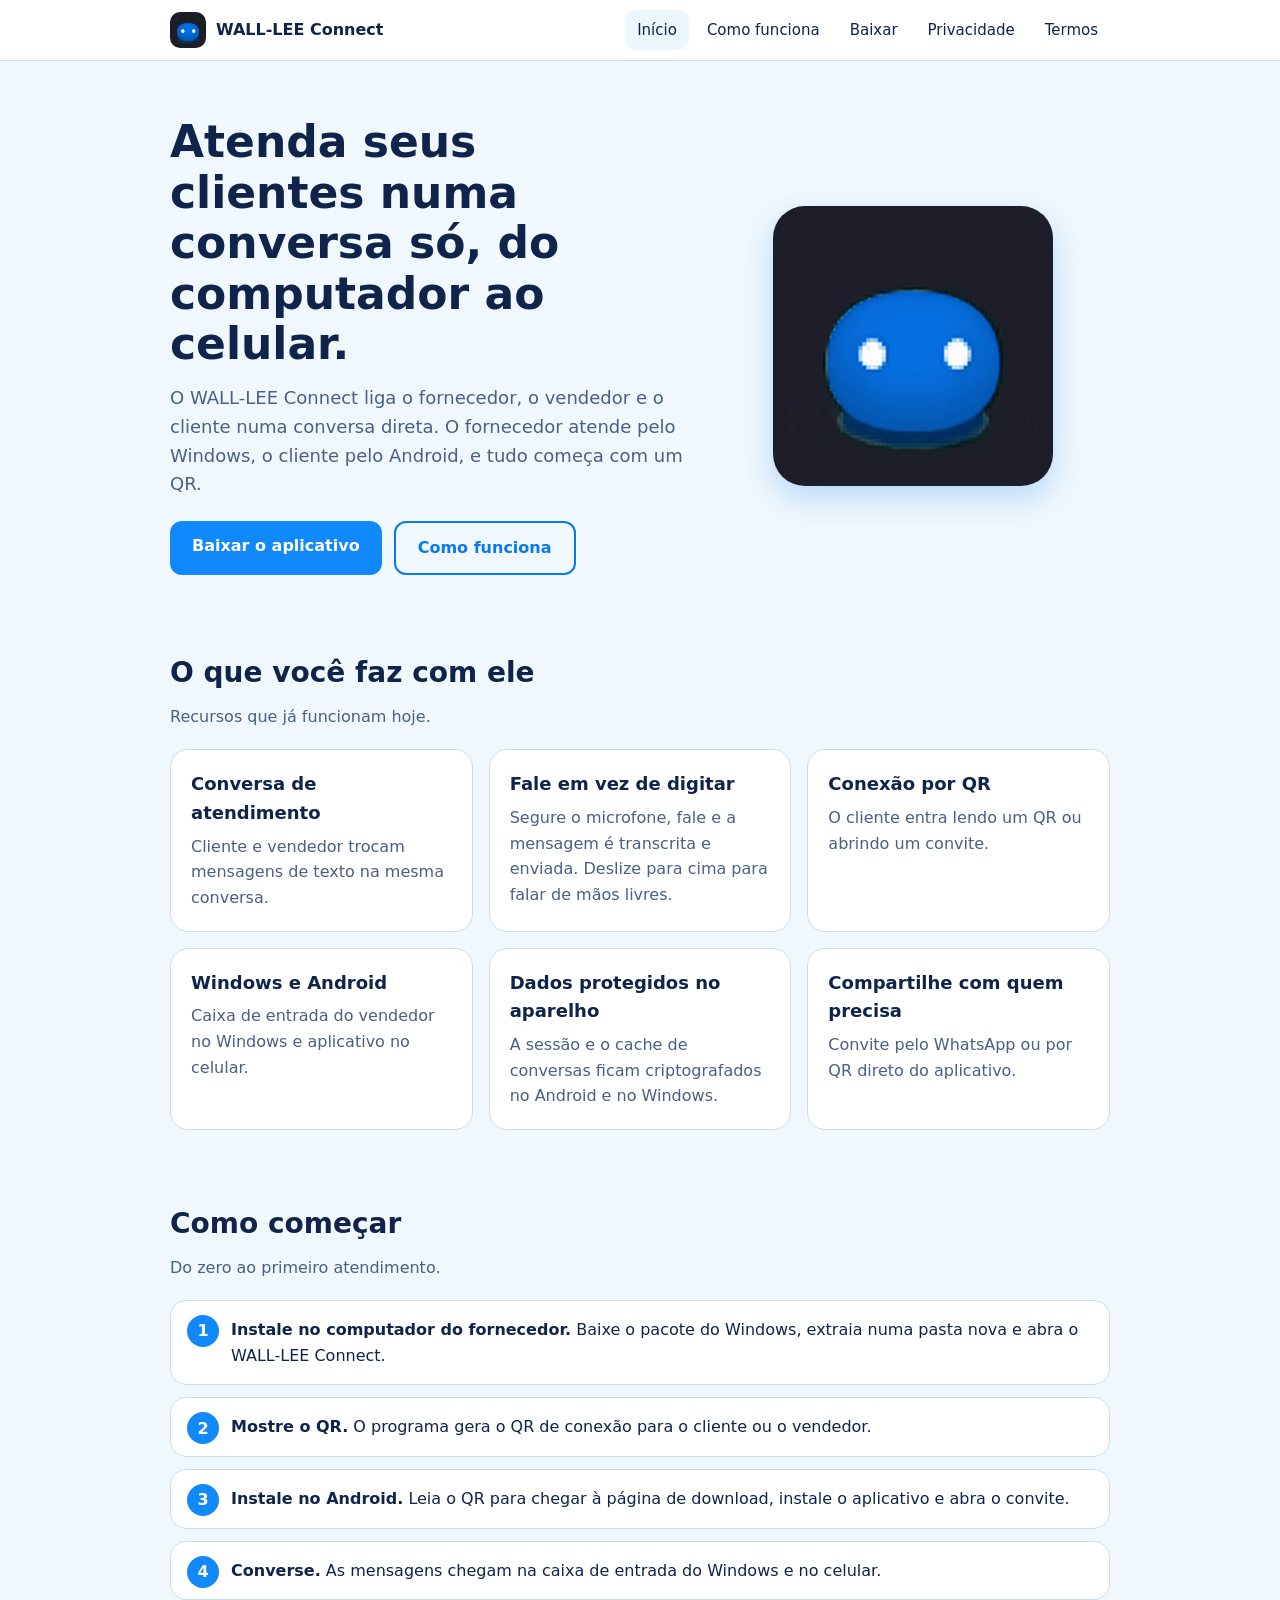
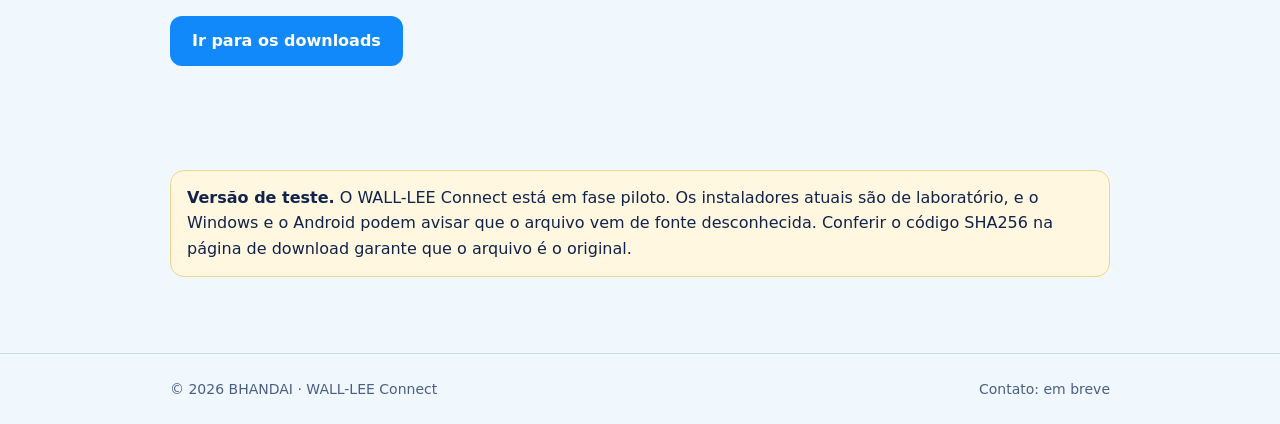
==== index.html @ d0e3104c "Wally Connect - site piloto" ====
<!doctype html>
<html lang="pt-BR"><head><meta charset="utf-8"><meta name="viewport" content="width=device-width,initial-scale=1">
<title>WALL-LEE Connect — atendimento direto com seu fornecedor</title><meta name="description" content="Aplicativo de atendimento comercial entre clientes, vendedores e fornecedores, para Windows e Android.">
<link rel="icon" href="assets/wally.png"><link rel="stylesheet" href="assets/style.css"></head><body>
<header class="top"><div class="wrap"><a class="brand" href="index.html"><img src="assets/wally.png" alt="">WALL-LEE Connect</a>
<nav aria-label="Principal"><a href="index.html" aria-current="page">Início</a><a href="index.html#como">Como funciona</a><a href="baixar.html">Baixar</a><a href="privacidade.html">Privacidade</a><a href="termos.html">Termos</a></nav></div></header>
<main>
<section class="hero"><div class="wrap"><div><h1>Atenda seus clientes numa conversa só, do computador ao celular.</h1>
<p>O WALL-LEE Connect liga o fornecedor, o vendedor e o cliente numa conversa direta. O fornecedor atende pelo Windows, o cliente pelo Android, e tudo começa com um QR.</p>
<div class="actions"><a class="btn" href="baixar.html">Baixar o aplicativo</a><a class="btn alt" href="#como">Como funciona</a></div></div>
<img src="assets/wally.png" alt="Wally, o assistente do WALL-LEE Connect"></div></section>
<section><div class="wrap"><h2>O que você faz com ele</h2><p class="lead">Recursos que já funcionam hoje.</p><div class="grid">
<div class="card"><h3>Conversa de atendimento</h3><p>Cliente e vendedor trocam mensagens de texto na mesma conversa.</p></div>
<div class="card"><h3>Fale em vez de digitar</h3><p>Segure o microfone, fale e a mensagem é transcrita e enviada. Deslize para cima para falar de mãos livres.</p></div>
<div class="card"><h3>Conexão por QR</h3><p>O cliente entra lendo um QR ou abrindo um convite.</p></div>
<div class="card"><h3>Windows e Android</h3><p>Caixa de entrada do vendedor no Windows e aplicativo no celular.</p></div>
<div class="card"><h3>Dados protegidos no aparelho</h3><p>A sessão e o cache de conversas ficam criptografados no Android e no Windows.</p></div>
<div class="card"><h3>Compartilhe com quem precisa</h3><p>Convite pelo WhatsApp ou por QR direto do aplicativo.</p></div></div></div></section>
<section id="como"><div class="wrap"><h2>Como começar</h2><p class="lead">Do zero ao primeiro atendimento.</p><ol class="steps">
<li><strong>Instale no computador do fornecedor.</strong> Baixe o pacote do Windows, extraia numa pasta nova e abra o WALL-LEE Connect.</li>
<li><strong>Mostre o QR.</strong> O programa gera o QR de conexão para o cliente ou o vendedor.</li>
<li><strong>Instale no Android.</strong> Leia o QR para chegar à página de download, instale o aplicativo e abra o convite.</li>
<li><strong>Converse.</strong> As mensagens chegam na caixa de entrada do Windows e no celular.</li></ol>
<p><a class="btn" href="baixar.html">Ir para os downloads</a></p></div></section>
<section><div class="wrap"><div class="notice"><strong>Versão de teste.</strong> O WALL-LEE Connect está em fase piloto. Os instaladores atuais são de laboratório, e o Windows e o Android podem avisar que o arquivo vem de fonte desconhecida. Conferir o código SHA256 na página de download garante que o arquivo é o original.</div></div></section></main><footer><div class="wrap"><span>© 2026 BHANDAI · WALL-LEE Connect</span><span>Contato: em breve</span></div></footer></body></html>
---- assets/style.css ----
:root{--bg:#f1f8fd;--surface:#fff;--soft:#edf7ff;--text:#10234a;--muted:#4a5f85;--border:#c8deed;--accent:#0879ee;--accent-2:#1289fb;--warn-bg:#fff7e0;--warn-border:#f0d48a}
@media (prefers-color-scheme:dark){:root{--bg:#0c1730;--surface:#13234a;--soft:#172a57;--text:#eaf2ff;--muted:#a9bddf;--border:#27407a;--accent:#4aa3ff;--accent-2:#2a8cf5;--warn-bg:#3a3014;--warn-border:#7a6420}}
*{box-sizing:border-box}
html{scroll-behavior:smooth}
body{margin:0;font-family:Roboto,system-ui,-apple-system,"Segoe UI",Arial,sans-serif;background:var(--bg);color:var(--text);line-height:1.6}
a{color:var(--accent)}
.wrap{max-width:980px;margin:0 auto;padding:0 20px}
header.top{position:sticky;top:0;z-index:5;background:var(--surface);border-bottom:1px solid var(--border)}
header.top .wrap{display:flex;align-items:center;gap:16px;min-height:60px;flex-wrap:wrap}
.brand{display:flex;align-items:center;gap:10px;font-weight:700;color:var(--text);text-decoration:none}
.brand img{width:36px;height:36px;border-radius:10px}
nav{margin-left:auto;display:flex;gap:6px;flex-wrap:wrap}
nav a{padding:8px 12px;border-radius:10px;text-decoration:none;color:var(--text);font-size:15px}
nav a:hover,nav a[aria-current]{background:var(--soft)}
.btn{display:inline-block;padding:12px 22px;border-radius:12px;background:var(--accent-2);color:#fff;text-decoration:none;font-weight:700;border:0}
.btn.alt{background:transparent;color:var(--accent);border:2px solid var(--accent)}
.hero{padding:56px 0 40px}
.hero .wrap{display:grid;grid-template-columns:1.3fr 1fr;gap:32px;align-items:center}
.hero h1{font-size:clamp(28px,5vw,44px);line-height:1.15;margin:0 0 14px}
.hero p{font-size:18px;color:var(--muted);margin:0 0 22px}
.hero img{width:100%;max-width:280px;justify-self:center;border-radius:32px;box-shadow:0 12px 32px rgba(8,121,238,.25)}
.actions{display:flex;gap:12px;flex-wrap:wrap}
section{padding:36px 0}
h2{font-size:28px;margin:0 0 8px}
.lead{color:var(--muted);margin:0 0 20px}
.grid{display:grid;grid-template-columns:repeat(auto-fit,minmax(250px,1fr));gap:16px}
.card{background:var(--surface);border:1px solid var(--border);border-radius:18px;padding:20px}
.card h3{margin:0 0 6px;font-size:18px}
.card p{margin:0;color:var(--muted)}
ol.steps{counter-reset:s;list-style:none;padding:0;margin:0;display:grid;gap:12px}
ol.steps li{counter-increment:s;background:var(--surface);border:1px solid var(--border);border-radius:16px;padding:16px 16px 16px 60px;position:relative}
ol.steps li::before{content:counter(s);position:absolute;left:16px;top:14px;width:32px;height:32px;border-radius:50%;background:var(--accent-2);color:#fff;font-weight:700;display:grid;place-items:center}
.notice{background:var(--warn-bg);border:1px solid var(--warn-border);border-radius:14px;padding:14px 16px;margin:16px 0}
.dl{display:flex;gap:16px;align-items:center;flex-wrap:wrap;justify-content:space-between}
.hash{font-family:ui-monospace,Consolas,monospace;font-size:12.5px;word-break:break-all;color:var(--muted);margin-top:8px}
.tag{display:inline-block;font-size:12px;padding:2px 10px;border-radius:99px;background:var(--soft);color:var(--accent);font-weight:700;margin-left:6px}
footer{border-top:1px solid var(--border);padding:24px 0;color:var(--muted);font-size:14px;margin-top:24px}
footer .wrap{display:flex;gap:16px;flex-wrap:wrap;justify-content:space-between}
article.doc{background:var(--surface);border:1px solid var(--border);border-radius:18px;padding:24px;margin:28px 0}
article.doc h2{font-size:21px;margin-top:22px}
@media(max-width:720px){.hero .wrap{grid-template-columns:1fr}.hero img{max-width:200px;order:-1}nav{margin-left:0}}
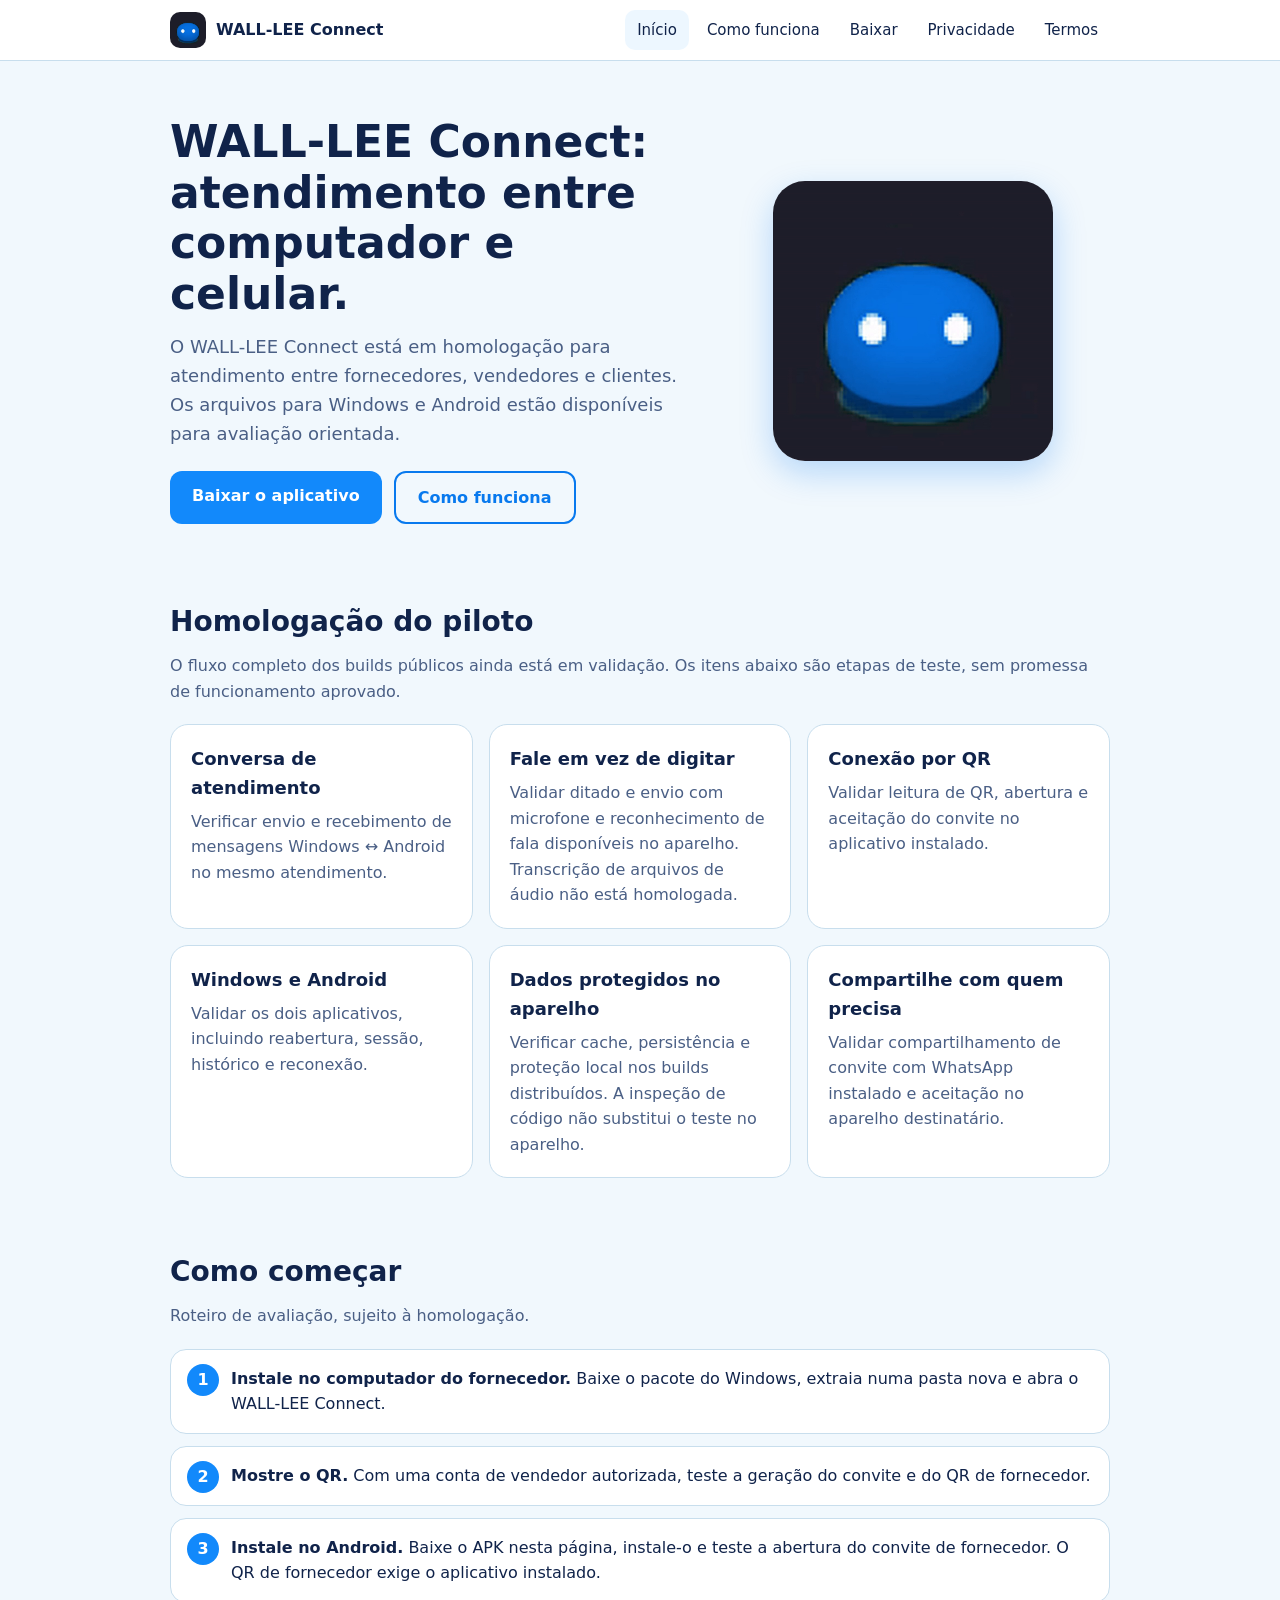
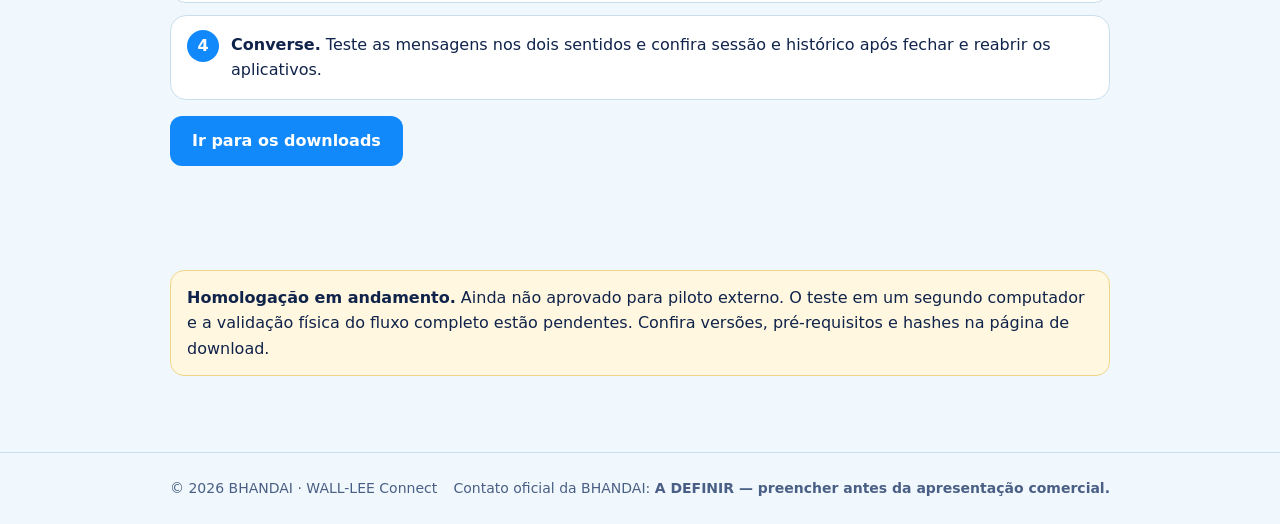
==== commit a8cc7def: "Describe public builds as pending homologation and clarify prerequisites" ====
--- a/index.html
+++ b/index.html
@@ -5,21 +5,21 @@
 <header class="top"><div class="wrap"><a class="brand" href="index.html"><img src="assets/wally.png" alt="">WALL-LEE Connect</a>
 <nav aria-label="Principal"><a href="index.html" aria-current="page">Início</a><a href="index.html#como">Como funciona</a><a href="baixar.html">Baixar</a><a href="privacidade.html">Privacidade</a><a href="termos.html">Termos</a></nav></div></header>
 <main>
-<section class="hero"><div class="wrap"><div><h1>Atenda seus clientes numa conversa só, do computador ao celular.</h1>
-<p>O WALL-LEE Connect liga o fornecedor, o vendedor e o cliente numa conversa direta. O fornecedor atende pelo Windows, o cliente pelo Android, e tudo começa com um QR.</p>
+<section class="hero"><div class="wrap"><div><h1>WALL-LEE Connect: atendimento entre computador e celular.</h1>
+<p>O WALL-LEE Connect está em homologação para atendimento entre fornecedores, vendedores e clientes. Os arquivos para Windows e Android estão disponíveis para avaliação orientada.</p>
 <div class="actions"><a class="btn" href="baixar.html">Baixar o aplicativo</a><a class="btn alt" href="#como">Como funciona</a></div></div>
 <img src="assets/wally.png" alt="Wally, o assistente do WALL-LEE Connect"></div></section>
-<section><div class="wrap"><h2>O que você faz com ele</h2><p class="lead">Recursos que já funcionam hoje.</p><div class="grid">
-<div class="card"><h3>Conversa de atendimento</h3><p>Cliente e vendedor trocam mensagens de texto na mesma conversa.</p></div>
-<div class="card"><h3>Fale em vez de digitar</h3><p>Segure o microfone, fale e a mensagem é transcrita e enviada. Deslize para cima para falar de mãos livres.</p></div>
-<div class="card"><h3>Conexão por QR</h3><p>O cliente entra lendo um QR ou abrindo um convite.</p></div>
-<div class="card"><h3>Windows e Android</h3><p>Caixa de entrada do vendedor no Windows e aplicativo no celular.</p></div>
-<div class="card"><h3>Dados protegidos no aparelho</h3><p>A sessão e o cache de conversas ficam criptografados no Android e no Windows.</p></div>
-<div class="card"><h3>Compartilhe com quem precisa</h3><p>Convite pelo WhatsApp ou por QR direto do aplicativo.</p></div></div></div></section>
-<section id="como"><div class="wrap"><h2>Como começar</h2><p class="lead">Do zero ao primeiro atendimento.</p><ol class="steps">
+<section><div class="wrap"><h2>Homologação do piloto</h2><p class="lead">O fluxo completo dos builds públicos ainda está em validação. Os itens abaixo são etapas de teste, sem promessa de funcionamento aprovado.</p><div class="grid">
+<div class="card"><h3>Conversa de atendimento</h3><p>Verificar envio e recebimento de mensagens Windows ↔ Android no mesmo atendimento.</p></div>
+<div class="card"><h3>Fale em vez de digitar</h3><p>Validar ditado e envio com microfone e reconhecimento de fala disponíveis no aparelho. Transcrição de arquivos de áudio não está homologada.</p></div>
+<div class="card"><h3>Conexão por QR</h3><p>Validar leitura de QR, abertura e aceitação do convite no aplicativo instalado.</p></div>
+<div class="card"><h3>Windows e Android</h3><p>Validar os dois aplicativos, incluindo reabertura, sessão, histórico e reconexão.</p></div>
+<div class="card"><h3>Dados protegidos no aparelho</h3><p>Verificar cache, persistência e proteção local nos builds distribuídos. A inspeção de código não substitui o teste no aparelho.</p></div>
+<div class="card"><h3>Compartilhe com quem precisa</h3><p>Validar compartilhamento de convite com WhatsApp instalado e aceitação no aparelho destinatário.</p></div></div></div></section>
+<section id="como"><div class="wrap"><h2>Como começar</h2><p class="lead">Roteiro de avaliação, sujeito à homologação.</p><ol class="steps">
 <li><strong>Instale no computador do fornecedor.</strong> Baixe o pacote do Windows, extraia numa pasta nova e abra o WALL-LEE Connect.</li>
-<li><strong>Mostre o QR.</strong> O programa gera o QR de conexão para o cliente ou o vendedor.</li>
-<li><strong>Instale no Android.</strong> Leia o QR para chegar à página de download, instale o aplicativo e abra o convite.</li>
-<li><strong>Converse.</strong> As mensagens chegam na caixa de entrada do Windows e no celular.</li></ol>
+<li><strong>Mostre o QR.</strong> Com uma conta de vendedor autorizada, teste a geração do convite e do QR de fornecedor.</li>
+<li><strong>Instale no Android.</strong> Baixe o APK nesta página, instale-o e teste a abertura do convite de fornecedor. O QR de fornecedor exige o aplicativo instalado.</li>
+<li><strong>Converse.</strong> Teste as mensagens nos dois sentidos e confira sessão e histórico após fechar e reabrir os aplicativos.</li></ol>
 <p><a class="btn" href="baixar.html">Ir para os downloads</a></p></div></section>
-<section><div class="wrap"><div class="notice"><strong>Versão de teste.</strong> O WALL-LEE Connect está em fase piloto. Os instaladores atuais são de laboratório, e o Windows e o Android podem avisar que o arquivo vem de fonte desconhecida. Conferir o código SHA256 na página de download garante que o arquivo é o original.</div></div></section></main><footer><div class="wrap"><span>© 2026 BHANDAI · WALL-LEE Connect</span><span>Contato: em breve</span></div></footer></body></html>+<section><div class="wrap"><div class="notice"><strong>Homologação em andamento.</strong> Ainda não aprovado para piloto externo. O teste em um segundo computador e a validação física do fluxo completo estão pendentes. Confira versões, pré-requisitos e hashes na página de download.</div></div></section></main><footer><div class="wrap"><span>© 2026 BHANDAI · WALL-LEE Connect</span><span>Contato oficial da BHANDAI: <strong data-official-contact="pending">A DEFINIR — preencher antes da apresentação comercial.</strong></span></div></footer></body></html>
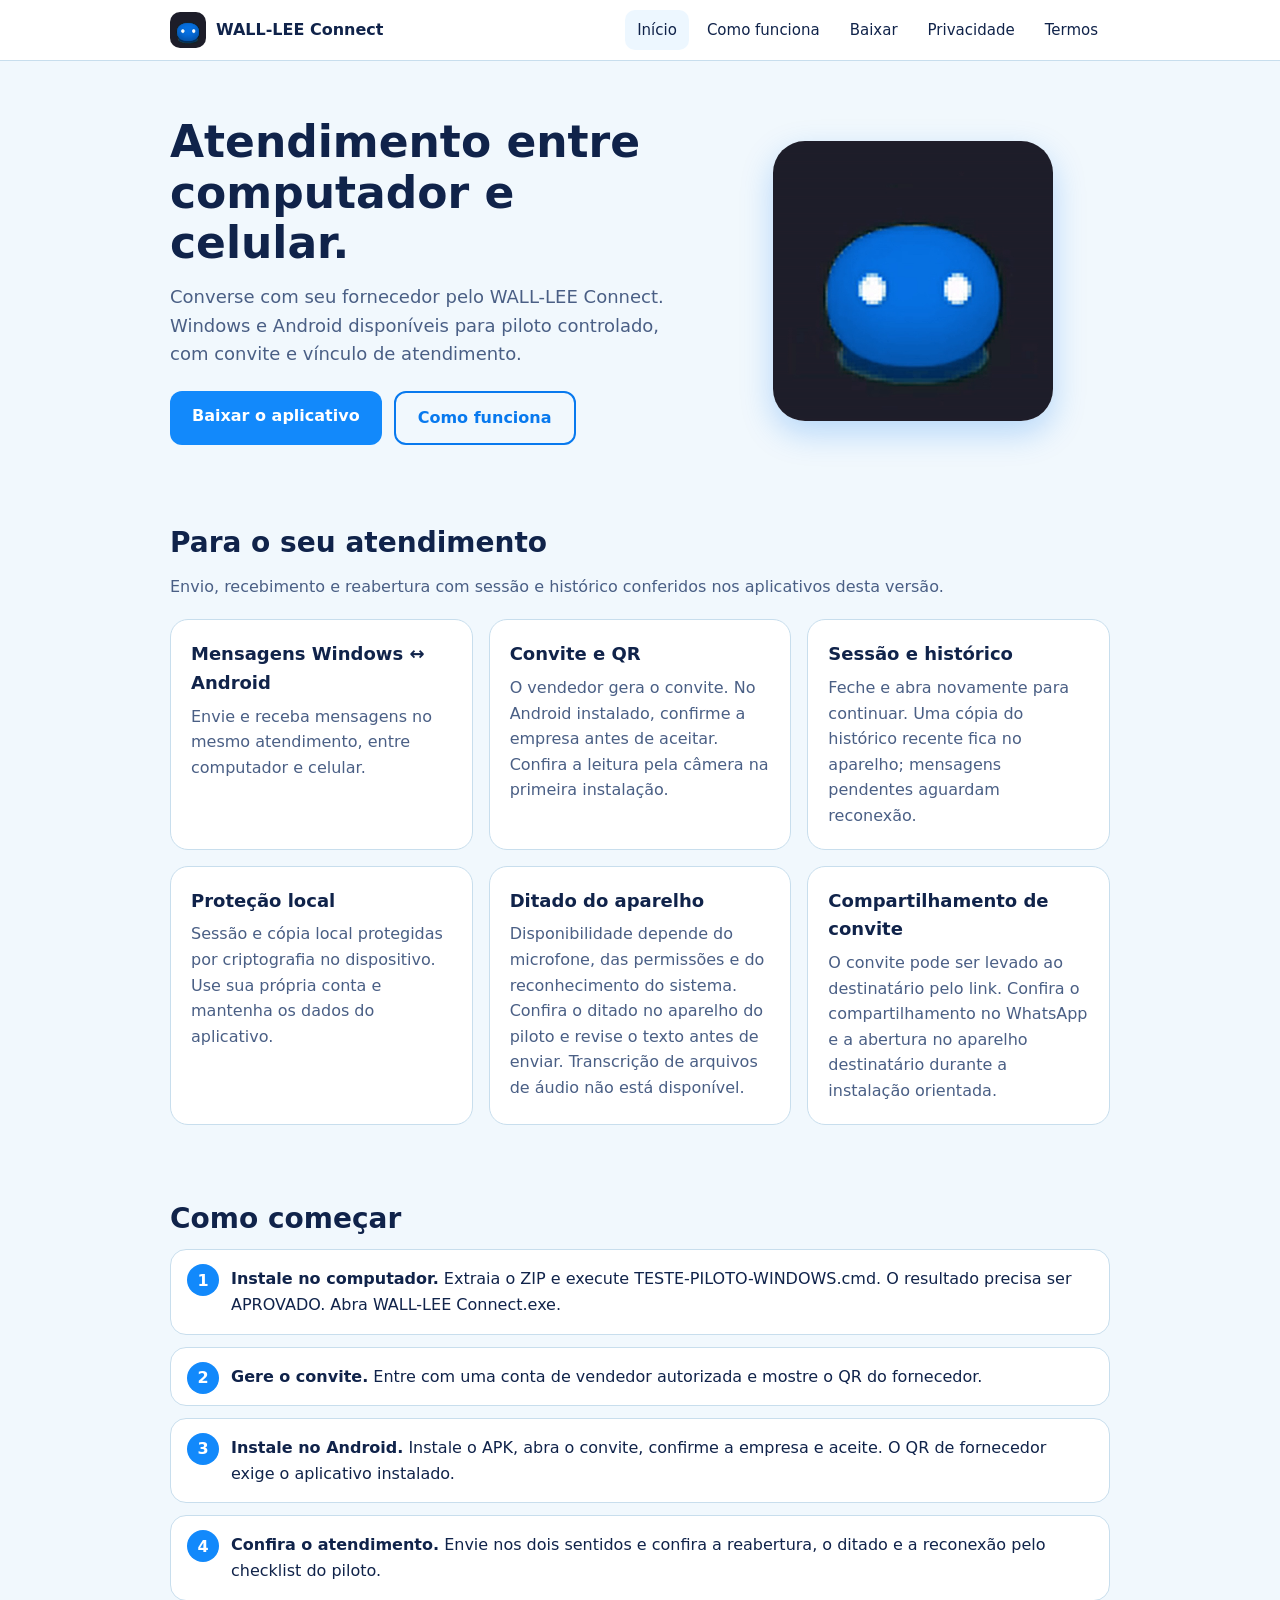
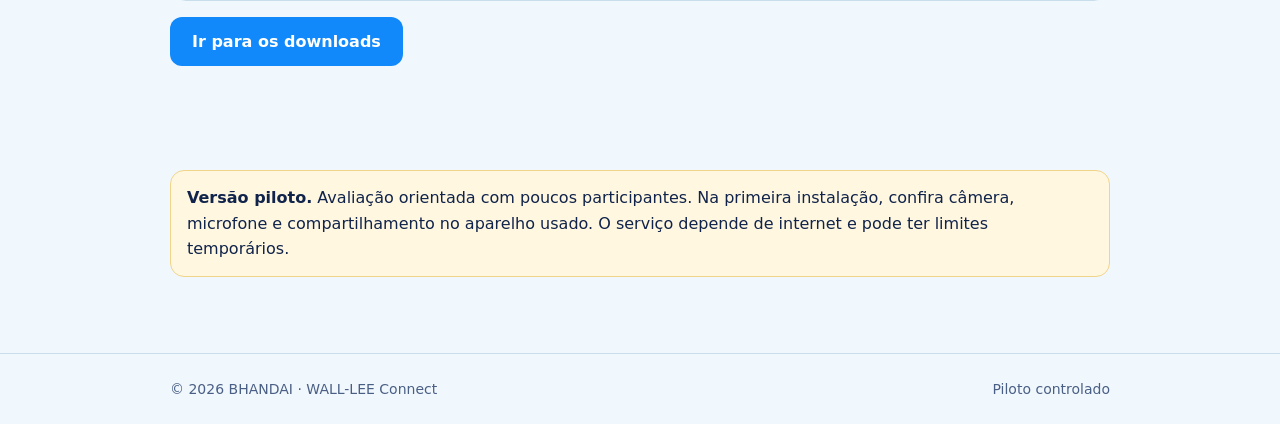
==== commit 795e4f25: "WALL-LEE Connect: Windows 0.62.31 and Android 0.71.2 controlled pilot" ====
--- a/index.html
+++ b/index.html
@@ -1,25 +1,2 @@
 <!doctype html>
-<html lang="pt-BR"><head><meta charset="utf-8"><meta name="viewport" content="width=device-width,initial-scale=1">
-<title>WALL-LEE Connect — atendimento direto com seu fornecedor</title><meta name="description" content="Aplicativo de atendimento comercial entre clientes, vendedores e fornecedores, para Windows e Android.">
-<link rel="icon" href="assets/wally.png"><link rel="stylesheet" href="assets/style.css"></head><body>
-<header class="top"><div class="wrap"><a class="brand" href="index.html"><img src="assets/wally.png" alt="">WALL-LEE Connect</a>
-<nav aria-label="Principal"><a href="index.html" aria-current="page">Início</a><a href="index.html#como">Como funciona</a><a href="baixar.html">Baixar</a><a href="privacidade.html">Privacidade</a><a href="termos.html">Termos</a></nav></div></header>
-<main>
-<section class="hero"><div class="wrap"><div><h1>WALL-LEE Connect: atendimento entre computador e celular.</h1>
-<p>O WALL-LEE Connect está em homologação para atendimento entre fornecedores, vendedores e clientes. Os arquivos para Windows e Android estão disponíveis para avaliação orientada.</p>
-<div class="actions"><a class="btn" href="baixar.html">Baixar o aplicativo</a><a class="btn alt" href="#como">Como funciona</a></div></div>
-<img src="assets/wally.png" alt="Wally, o assistente do WALL-LEE Connect"></div></section>
-<section><div class="wrap"><h2>Homologação do piloto</h2><p class="lead">O fluxo completo dos builds públicos ainda está em validação. Os itens abaixo são etapas de teste, sem promessa de funcionamento aprovado.</p><div class="grid">
-<div class="card"><h3>Conversa de atendimento</h3><p>Verificar envio e recebimento de mensagens Windows ↔ Android no mesmo atendimento.</p></div>
-<div class="card"><h3>Fale em vez de digitar</h3><p>Validar ditado e envio com microfone e reconhecimento de fala disponíveis no aparelho. Transcrição de arquivos de áudio não está homologada.</p></div>
-<div class="card"><h3>Conexão por QR</h3><p>Validar leitura de QR, abertura e aceitação do convite no aplicativo instalado.</p></div>
-<div class="card"><h3>Windows e Android</h3><p>Validar os dois aplicativos, incluindo reabertura, sessão, histórico e reconexão.</p></div>
-<div class="card"><h3>Dados protegidos no aparelho</h3><p>Verificar cache, persistência e proteção local nos builds distribuídos. A inspeção de código não substitui o teste no aparelho.</p></div>
-<div class="card"><h3>Compartilhe com quem precisa</h3><p>Validar compartilhamento de convite com WhatsApp instalado e aceitação no aparelho destinatário.</p></div></div></div></section>
-<section id="como"><div class="wrap"><h2>Como começar</h2><p class="lead">Roteiro de avaliação, sujeito à homologação.</p><ol class="steps">
-<li><strong>Instale no computador do fornecedor.</strong> Baixe o pacote do Windows, extraia numa pasta nova e abra o WALL-LEE Connect.</li>
-<li><strong>Mostre o QR.</strong> Com uma conta de vendedor autorizada, teste a geração do convite e do QR de fornecedor.</li>
-<li><strong>Instale no Android.</strong> Baixe o APK nesta página, instale-o e teste a abertura do convite de fornecedor. O QR de fornecedor exige o aplicativo instalado.</li>
-<li><strong>Converse.</strong> Teste as mensagens nos dois sentidos e confira sessão e histórico após fechar e reabrir os aplicativos.</li></ol>
-<p><a class="btn" href="baixar.html">Ir para os downloads</a></p></div></section>
-<section><div class="wrap"><div class="notice"><strong>Homologação em andamento.</strong> Ainda não aprovado para piloto externo. O teste em um segundo computador e a validação física do fluxo completo estão pendentes. Confira versões, pré-requisitos e hashes na página de download.</div></div></section></main><footer><div class="wrap"><span>© 2026 BHANDAI · WALL-LEE Connect</span><span>Contato oficial da BHANDAI: <strong data-official-contact="pending">A DEFINIR — preencher antes da apresentação comercial.</strong></span></div></footer></body></html>+<html lang="pt-BR"><head><meta charset="utf-8"><meta name="viewport" content="width=device-width,initial-scale=1"><title>WALL-LEE Connect — atendimento entre computador e celular</title><meta name="description" content="Atendimento entre Windows e Android em piloto controlado."><link rel="icon" href="assets/wally.png"><link rel="stylesheet" href="assets/style.css"></head><body><header class="top"><div class="wrap"><a class="brand" href="index.html"><img src="assets/wally.png" alt="">WALL-LEE Connect</a><nav aria-label="Principal"><a href="index.html" aria-current="page">Início</a><a href="index.html#como">Como funciona</a><a href="baixar.html">Baixar</a><a href="privacidade.html">Privacidade</a><a href="termos.html">Termos</a></nav></div></header><main><section class="hero"><div class="wrap"><div><h1>Atendimento entre computador e celular.</h1><p>Converse com seu fornecedor pelo WALL-LEE Connect. Windows e Android disponíveis para piloto controlado, com convite e vínculo de atendimento.</p><div class="actions"><a class="btn" href="baixar.html">Baixar o aplicativo</a><a class="btn alt" href="#como">Como funciona</a></div></div><img src="assets/wally.png" alt="Wally, o assistente do WALL-LEE Connect"></div></section><section><div class="wrap"><h2>Para o seu atendimento</h2><p class="lead">Envio, recebimento e reabertura com sessão e histórico conferidos nos aplicativos desta versão.</p><div class="grid"><div class="card"><h3>Mensagens Windows ↔ Android</h3><p>Envie e receba mensagens no mesmo atendimento, entre computador e celular.</p></div><div class="card"><h3>Convite e QR</h3><p>O vendedor gera o convite. No Android instalado, confirme a empresa antes de aceitar. Confira a leitura pela câmera na primeira instalação.</p></div><div class="card"><h3>Sessão e histórico</h3><p>Feche e abra novamente para continuar. Uma cópia do histórico recente fica no aparelho; mensagens pendentes aguardam reconexão.</p></div><div class="card"><h3>Proteção local</h3><p>Sessão e cópia local protegidas por criptografia no dispositivo. Use sua própria conta e mantenha os dados do aplicativo.</p></div><div class="card"><h3>Ditado do aparelho</h3><p>Disponibilidade depende do microfone, das permissões e do reconhecimento do sistema. Confira o ditado no aparelho do piloto e revise o texto antes de enviar. Transcrição de arquivos de áudio não está disponível.</p></div><div class="card"><h3>Compartilhamento de convite</h3><p>O convite pode ser levado ao destinatário pelo link. Confira o compartilhamento no WhatsApp e a abertura no aparelho destinatário durante a instalação orientada.</p></div></div></div></section><section id="como"><div class="wrap"><h2>Como começar</h2><ol class="steps"><li><strong>Instale no computador.</strong> Extraia o ZIP e execute TESTE-PILOTO-WINDOWS.cmd. O resultado precisa ser APROVADO. Abra WALL-LEE Connect.exe.</li><li><strong>Gere o convite.</strong> Entre com uma conta de vendedor autorizada e mostre o QR do fornecedor.</li><li><strong>Instale no Android.</strong> Instale o APK, abra o convite, confirme a empresa e aceite. O QR de fornecedor exige o aplicativo instalado.</li><li><strong>Confira o atendimento.</strong> Envie nos dois sentidos e confira a reabertura, o ditado e a reconexão pelo checklist do piloto.</li></ol><p><a class="btn" href="baixar.html">Ir para os downloads</a></p></div></section><section><div class="wrap"><div class="notice"><strong>Versão piloto.</strong> Avaliação orientada com poucos participantes. Na primeira instalação, confira câmera, microfone e compartilhamento no aparelho usado. O serviço depende de internet e pode ter limites temporários.</div></div></section></main><footer><div class="wrap"><span>© 2026 BHANDAI · WALL-LEE Connect</span><span>Piloto controlado</span></div></footer></body></html>
